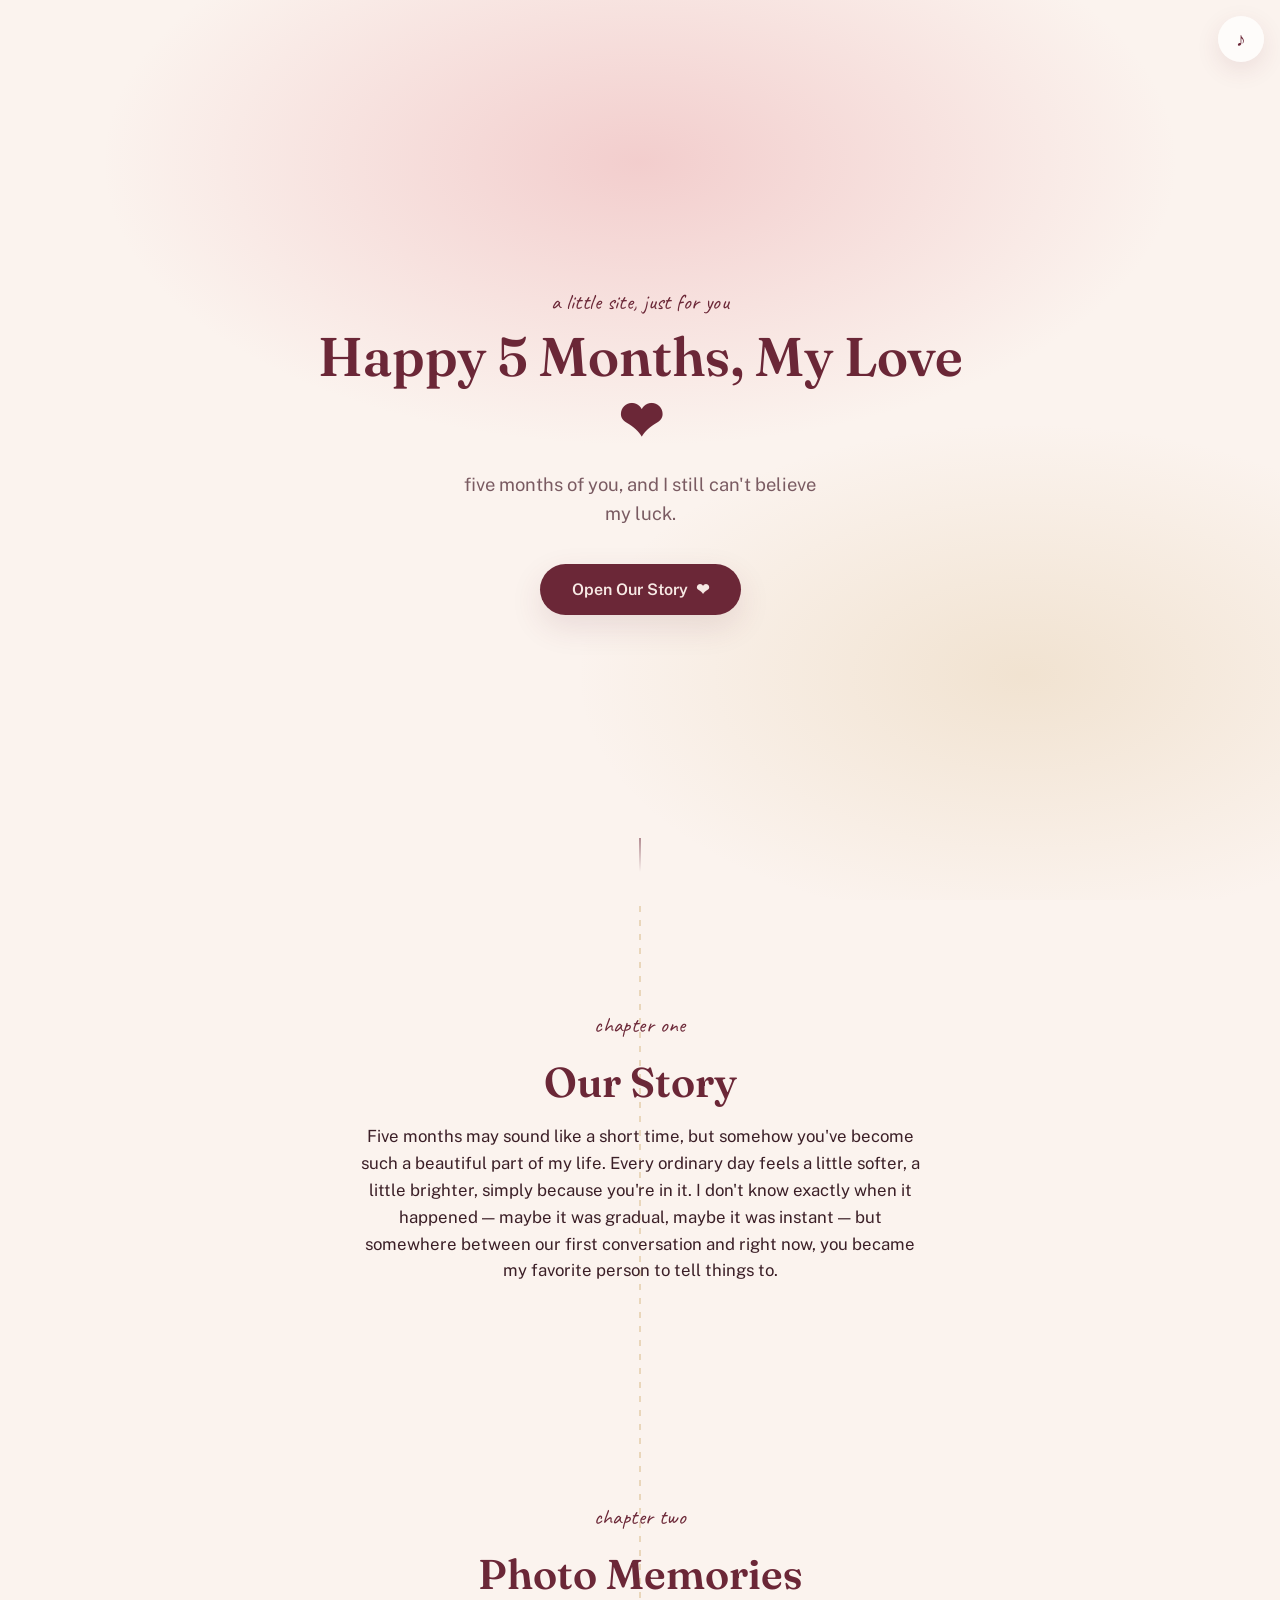
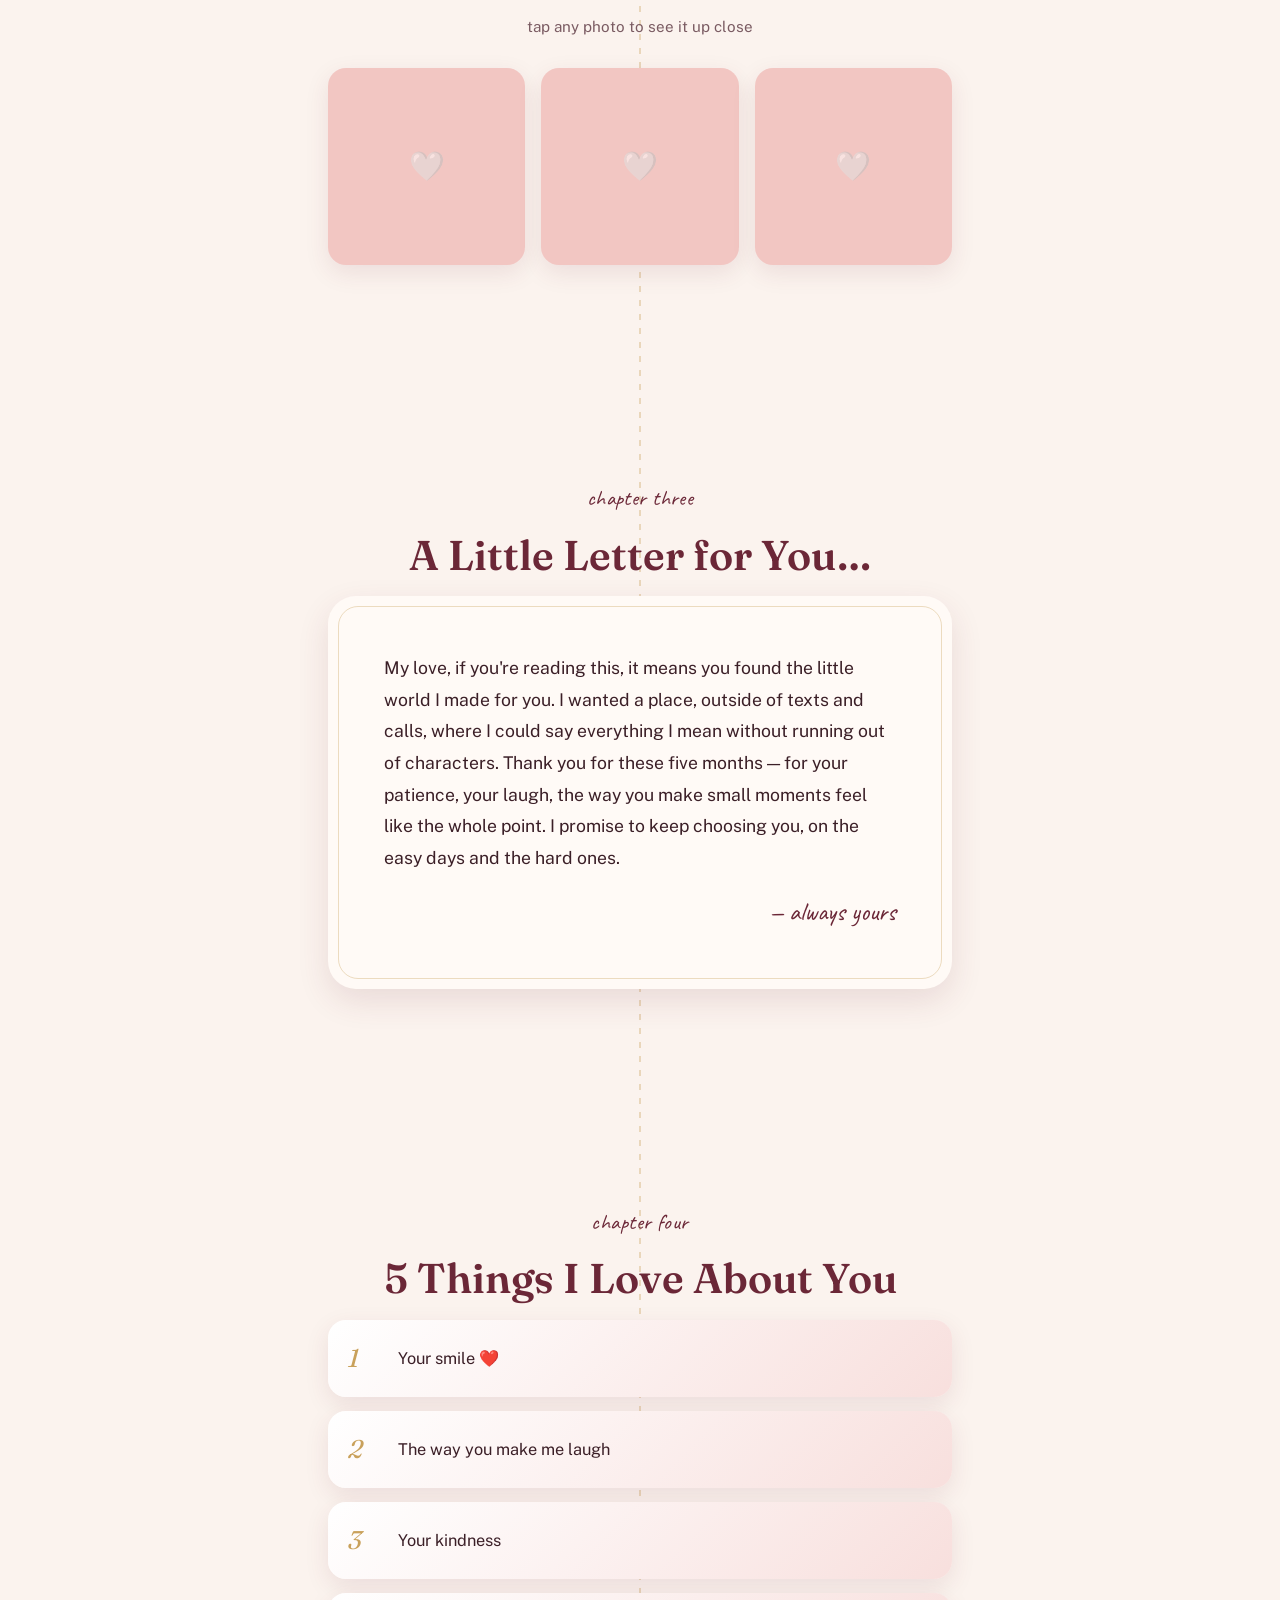
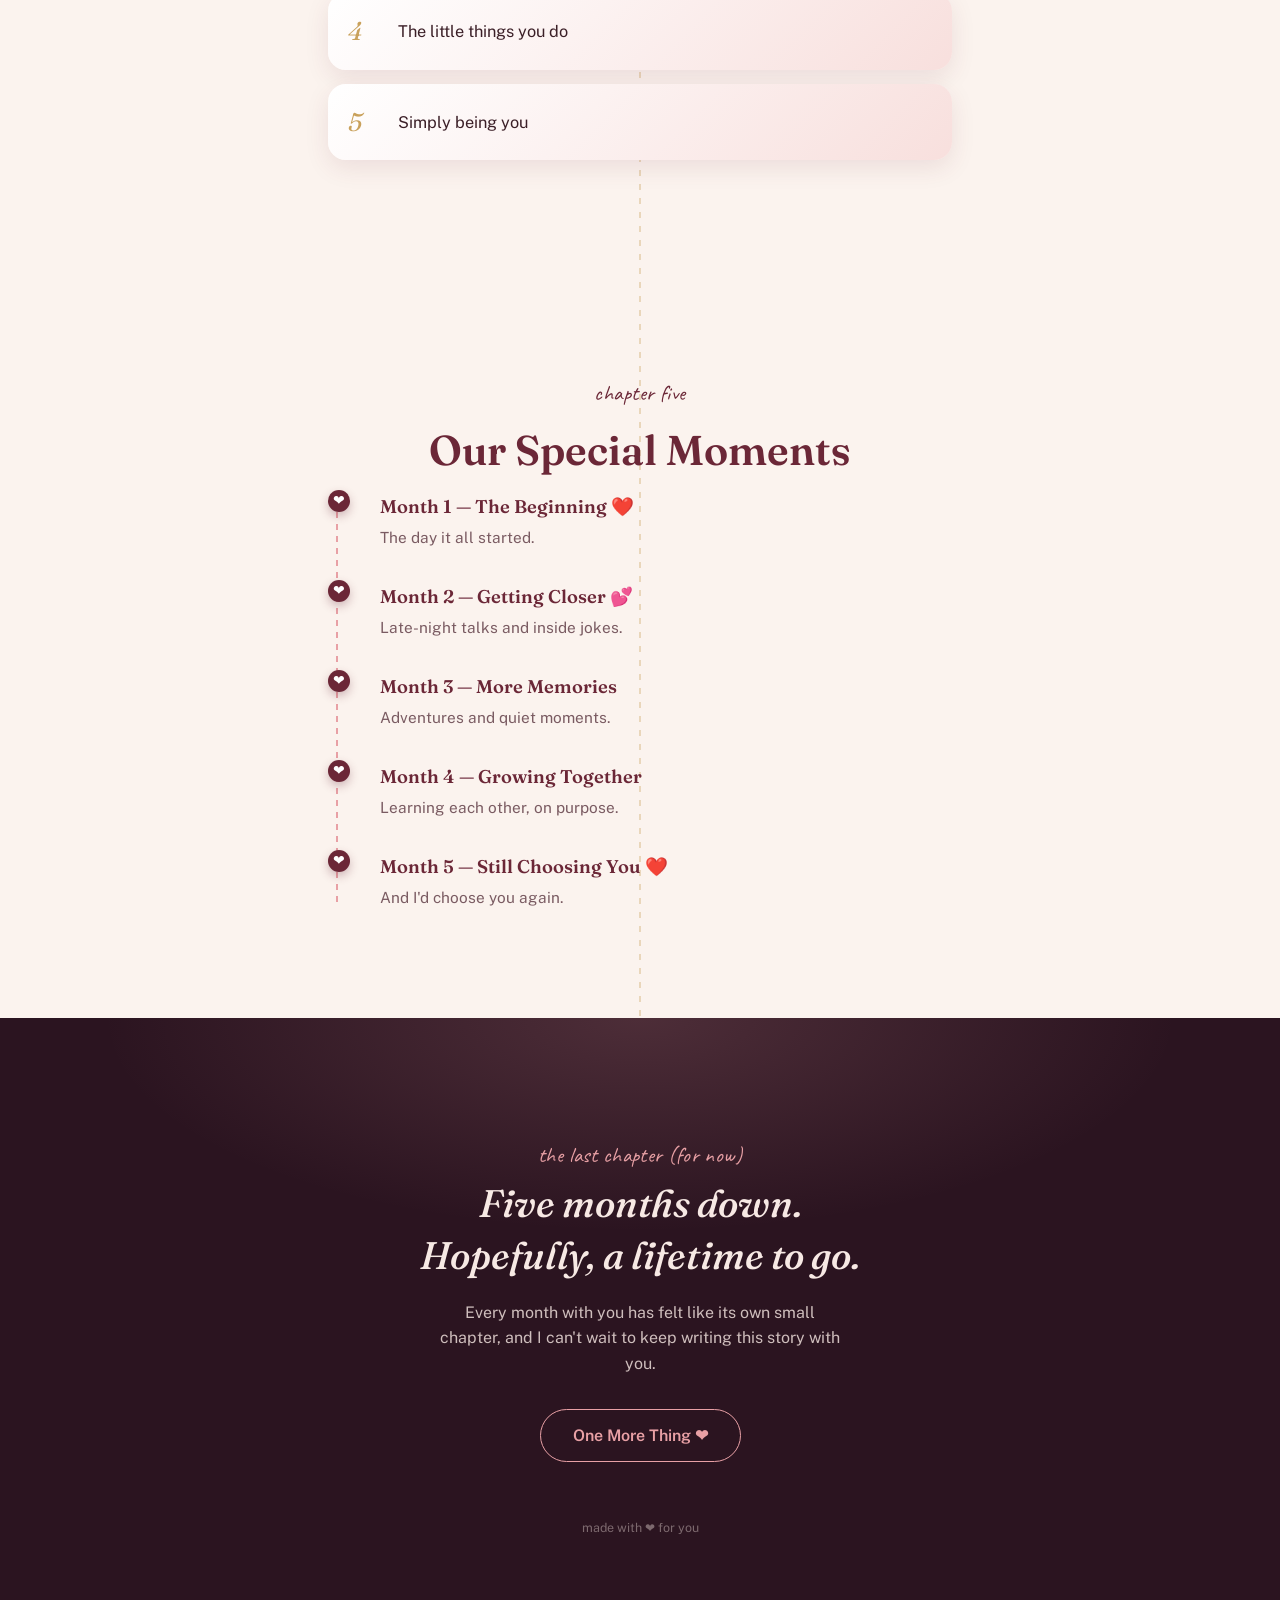
==== 5/index.html @ 110ab443 "Rename intex.html to index.html" ====
<!DOCTYPE html>
<html lang="en">
<head>
<meta charset="UTF-8" />
<meta name="viewport" content="width=device-width, initial-scale=1.0, viewport-fit=cover" />
<title>For You, Always</title>
<meta name="description" content="A little love letter of a website." />

<!-- Google Fonts: Fraunces (display), Public Sans (body), Caveat (handwritten accent) -->
<!-- If these fail to load, the site falls back to clean system fonts automatically. -->
<link rel="preconnect" href="https://fonts.googleapis.com">
<link rel="preconnect" href="https://fonts.gstatic.com" crossorigin>
<link href="https://fonts.googleapis.com/css2?family=Fraunces:ital,opsz,wght@0,9..144,400;0,9..144,600;1,9..144,500&family=Public+Sans:wght@400;500;600&family=Caveat:wght@500;600&display=swap" rel="stylesheet">

<link rel="stylesheet" href="style.css" />
</head>
<body>

<!-- Floating hearts / ambient decoration layer (filled by script.js) -->
<div class="ambient-layer" id="ambientLayer" aria-hidden="true"></div>

<!-- Thread that runs down the page, stitched through each section like a garland -->
<div class="thread-line" aria-hidden="true"></div>

<!-- ============ MUSIC BUTTON (optional) ============ -->
<!-- Put your song at music/our-song.mp3 — this button just plays/pauses it. -->
<button class="music-toggle" id="musicToggle" aria-label="Play our song" aria-pressed="false">
  <span class="music-icon">♪</span>
</button>
<audio id="bgMusic" loop preload="none">
  <source src="music/our-song.mp3" type="audio/mpeg" />
</audio>

<!-- ============ 1. HERO ============ -->
<section class="section hero" id="hero">
  <div class="hero-glow" aria-hidden="true"></div>
  <p class="eyebrow" data-reveal>a little site, just for you</p>
  <h1 class="hero-title" data-reveal>
    <span id="heroHeadline">Happy 5 Months, My Love</span> <span class="heart-mark">❤</span>
  </h1>
  <p class="hero-subtitle" data-reveal id="heroSubtitle">
    five months of you, and I still can't believe my luck.
  </p>
  <button class="btn-primary" id="openStoryBtn" data-reveal>
    Open Our Story <span aria-hidden="true">❤</span>
  </button>
  <div class="scroll-hint" aria-hidden="true">
    <span></span>
  </div>
</section>

<!-- ============ 2. OUR STORY ============ -->
<section class="section story" id="story">
  <p class="eyebrow" data-reveal>chapter one</p>
  <h2 class="section-title" data-reveal>Our Story</h2>
  <!-- ✏️ EDIT ME: Replace the paragraph below in index.html (or leave it — 
       it's also editable from siteConfig.storyText in script.js) -->
  <p class="story-text" id="storyText" data-reveal>
    Five months may sound like a short time, but somehow you've become such a
    beautiful part of my life. Every ordinary day feels a little softer, a
    little brighter, simply because you're in it. I don't know exactly when
    it happened — maybe it was gradual, maybe it was instant — but somewhere
    between our first conversation and right now, you became my favorite
    person to tell things to.
  </p>
</section>

<!-- ============ 3. PHOTO MEMORIES ============ -->
<section class="section gallery-section" id="gallery">
  <p class="eyebrow" data-reveal>chapter two</p>
  <h2 class="section-title" data-reveal>Photo Memories</h2>
  <p class="section-subtitle" data-reveal>tap any photo to see it up close</p>

  <!-- Gallery cards are generated automatically from the `photos` array
       in script.js — you never need to edit this HTML. -->
  <div class="gallery-grid" id="galleryGrid"></div>
</section>

<!-- Lightbox / full-screen photo viewer -->
<div class="lightbox" id="lightbox" aria-hidden="true">
  <button class="lightbox-close" id="lightboxClose" aria-label="Close photo">✕</button>
  <button class="lightbox-nav lightbox-prev" id="lightboxPrev" aria-label="Previous photo">‹</button>
  <button class="lightbox-nav lightbox-next" id="lightboxNext" aria-label="Next photo">›</button>
  <div class="lightbox-content">
    <img id="lightboxImg" src="" alt="" />
    <p class="lightbox-caption" id="lightboxCaption"></p>
  </div>
</div>

<!-- ============ 4. LOVE LETTER ============ -->
<section class="section letter-section" id="letter">
  <p class="eyebrow" data-reveal>chapter three</p>
  <h2 class="section-title" data-reveal>A Little Letter for You…</h2>
  <div class="letter-paper" data-reveal>
    <!-- ✏️ EDIT ME: this is also siteConfig.loveLetter in script.js -->
    <p id="loveLetterText">
      My love, if you're reading this, it means you found the little world I
      made for you. I wanted a place, outside of texts and calls, where I
      could say everything I mean without running out of characters. Thank
      you for these five months — for your patience, your laugh, the way you
      make small moments feel like the whole point. I promise to keep
      choosing you, on the easy days and the hard ones.
    </p>
    <p class="letter-signoff" id="loveLetterSignoff">— always yours</p>
  </div>
</section>

<!-- ============ 5. FIVE THINGS I LOVE ABOUT YOU ============ -->
<section class="section reasons-section" id="reasons">
  <p class="eyebrow" data-reveal>chapter four</p>
  <h2 class="section-title" data-reveal>5 Things I Love About You</h2>
  <!-- Cards are generated from siteConfig.reasons in script.js -->
  <div class="reasons-list" id="reasonsList"></div>
</section>

<!-- ============ 6. TIMELINE ============ -->
<section class="section timeline-section" id="timeline">
  <p class="eyebrow" data-reveal>chapter five</p>
  <h2 class="section-title" data-reveal>Our Special Moments</h2>
  <!-- Timeline entries are generated from siteConfig.timeline in script.js -->
  <div class="timeline-list" id="timelineList"></div>
</section>

<!-- ============ 7. FINAL MESSAGE ============ -->
<section class="section finale" id="finale">
  <div class="finale-glow" aria-hidden="true"></div>
  <p class="eyebrow eyebrow-light" data-reveal>the last chapter (for now)</p>
  <h2 class="finale-title" data-reveal>Five months down.<br />Hopefully, a lifetime to go.</h2>
  <p class="finale-text" data-reveal id="finaleIntro">
    Every month with you has felt like its own small chapter, and I can't
    wait to keep writing this story with you.
  </p>

  <button class="btn-secondary" id="oneMoreThingBtn" data-reveal>One More Thing ❤</button>

  <div class="final-reveal" id="finalReveal" aria-hidden="true">
    <!-- ✏️ EDIT ME: also siteConfig.finalMessage in script.js -->
    <p id="finalMessageText">
      I love you more today than yesterday, and probably not as much as
      tomorrow. Happy 5 months, my love. Here's to every month after this
      one.
    </p>
    <p class="finale-names" id="finaleNames">— from your person, always</p>
  </div>

  <p class="footer-note">made with ❤ for you</p>
</section>

<script src="script.js"></script>
</body>
</html>
---- 5/style.css ----
/* ==========================================================================
   DESIGN TOKENS
   Change these values to shift the whole site's palette / type in one place.
   ========================================================================== */
:root {
  --bg: #FBF3EE;          /* warm cream page background */
  --bg-deep: #2B1420;      /* deep plum, used for the finale section */
  --primary: #6B2737;      /* deep burgundy — headings, buttons */
  --primary-dark: #4E1C29;
  --accent: #C9A15B;       /* muted gold — thread, small details */
  --blush: #F2C6C2;        /* soft pink — card backgrounds */
  --rose: #E8A0A5;         /* rose — gradients, glows */
  --text: #3B1F27;         /* main body text, deep warm brown */
  --text-soft: #7A5B62;    /* secondary text */
  --text-on-deep: #F7E9E4; /* text on the dark finale section */

  --font-display: 'Fraunces', 'Iowan Old Style', 'Palatino Linotype', Georgia, serif;
  --font-body: 'Public Sans', -apple-system, BlinkMacSystemFont, 'Segoe UI', Roboto, sans-serif;
  --font-hand: 'Caveat', 'Segoe Script', cursive;

  --radius-lg: 28px;
  --radius-md: 18px;
  --shadow-soft: 0 12px 32px rgba(107, 39, 55, 0.12);
  --shadow-card: 0 8px 24px rgba(107, 39, 55, 0.10);

  --section-pad-x: clamp(20px, 6vw, 48px);
  --section-pad-y: clamp(64px, 12vh, 110px);

  --ease-soft: cubic-bezier(0.22, 1, 0.36, 1);
}

/* ==========================================================================
   RESET / BASE
   ========================================================================== */
* { box-sizing: border-box; }
html {
  scroll-behavior: smooth;
  -webkit-text-size-adjust: 100%;
}
body {
  margin: 0;
  background: var(--bg);
  color: var(--text);
  font-family: var(--font-body);
  font-size: 16px;
  line-height: 1.6;
  overflow-x: hidden;
  position: relative;
}
img { max-width: 100%; display: block; }
button {
  font-family: inherit;
  cursor: pointer;
  border: none;
  background: none;
}
h1, h2 { font-family: var(--font-display); margin: 0; }
p { margin: 0; }

@media (prefers-reduced-motion: reduce) {
  html { scroll-behavior: auto; }
  *, *::before, *::after {
    animation-duration: 0.001ms !important;
    animation-iteration-count: 1 !important;
    transition-duration: 0.001ms !important;
    scroll-behavior: auto !important;
  }
}

/* ==========================================================================
   SIGNATURE ELEMENT — the thread & charms
   A soft gold thread stitches down the page behind the content, tying every
   chapter together like a garland. It only shows on wider screens (mobile
   keeps things clean and centered).
   ========================================================================== */
.thread-line {
  position: absolute;
  top: 640px;
  bottom: 420px;
  left: 50%;
  width: 2px;
  background: repeating-linear-gradient(
    to bottom,
    var(--accent) 0px,
    var(--accent) 6px,
    transparent 6px,
    transparent 14px
  );
  opacity: 0.35;
  transform: translateX(-50%);
  z-index: 0;
  display: none;
}
@media (min-width: 720px) {
  .thread-line { display: block; }
}

/* Ambient floating hearts layer */
.ambient-layer {
  position: fixed;
  inset: 0;
  pointer-events: none;
  overflow: hidden;
  z-index: 1;
}
.floating-heart {
  position: absolute;
  bottom: -10%;
  color: var(--rose);
  opacity: 0.55;
  will-change: transform, opacity;
  animation: floatUp linear forwards;
}
@keyframes floatUp {
  0% { transform: translateY(0) translateX(0) rotate(0deg); opacity: 0; }
  10% { opacity: 0.55; }
  90% { opacity: 0.45; }
  100% { transform: translateY(-115vh) translateX(var(--drift, 20px)) rotate(20deg); opacity: 0; }
}

/* ==========================================================================
   LAYOUT / SECTIONS
   ========================================================================== */
.section {
  position: relative;
  z-index: 2;
  padding: var(--section-pad-y) var(--section-pad-x);
  max-width: 720px;
  margin: 0 auto;
  text-align: center;
}

.eyebrow {
  font-family: var(--font-hand);
  font-size: 1.35rem;
  color: var(--primary);
  opacity: 0.85;
  margin-bottom: 6px;
  letter-spacing: 0.02em;
}
.eyebrow-light { color: var(--rose); }

.section-title {
  font-size: clamp(1.8rem, 6vw, 2.6rem);
  font-weight: 600;
  font-optical-sizing: auto;
  color: var(--primary);
  margin-bottom: 8px;
}
.section-subtitle {
  color: var(--text-soft);
  font-size: 0.95rem;
  margin-bottom: 28px;
}

/* Reveal-on-scroll animation */
[data-reveal] {
  opacity: 0;
  transform: translateY(18px);
  transition: opacity 0.8s var(--ease-soft), transform 0.8s var(--ease-soft);
}
[data-reveal].is-visible {
  opacity: 1;
  transform: translateY(0);
}

/* ==========================================================================
   1. HERO
   ========================================================================== */
.hero {
  min-height: 100svh;
  display: flex;
  flex-direction: column;
  align-items: center;
  justify-content: center;
  padding-top: 0;
  padding-bottom: 0;
  max-width: 100%;
}
.hero-glow {
  position: absolute;
  inset: 0;
  z-index: -1;
  background:
    radial-gradient(60% 45% at 50% 18%, rgba(232, 160, 165, 0.45), transparent 70%),
    radial-gradient(50% 40% at 80% 75%, rgba(201, 161, 91, 0.20), transparent 70%),
    var(--bg);
}
.hero-title {
  font-size: clamp(2.1rem, 9vw, 3.4rem);
  font-weight: 600;
  color: var(--primary);
  line-height: 1.18;
  max-width: 18ch;
  margin-bottom: 16px;
}
.heart-mark {
  display: inline-block;
  animation: pulse 1.8s ease-in-out infinite;
}
@keyframes pulse {
  0%, 100% { transform: scale(1); }
  50% { transform: scale(1.15); }
}
.hero-subtitle {
  color: var(--text-soft);
  font-size: clamp(1rem, 3.6vw, 1.15rem);
  max-width: 32ch;
  margin-bottom: 36px;
}
.scroll-hint {
  position: absolute;
  bottom: 28px;
  left: 50%;
  transform: translateX(-50%);
}
.scroll-hint span {
  display: block;
  width: 1px;
  height: 34px;
  background: linear-gradient(to bottom, var(--primary), transparent);
  animation: scrollHint 1.8s var(--ease-soft) infinite;
}
@keyframes scrollHint {
  0% { opacity: 0; transform: translateY(-6px) scaleY(0.6); }
  40% { opacity: 1; }
  100% { opacity: 0; transform: translateY(10px) scaleY(1); }
}

/* Buttons */
.btn-primary, .btn-secondary {
  display: inline-flex;
  align-items: center;
  gap: 8px;
  padding: 16px 32px;
  border-radius: 999px;
  font-size: 1rem;
  font-weight: 600;
  transition: transform 0.25s var(--ease-soft), box-shadow 0.25s var(--ease-soft);
  min-height: 48px;
}
.btn-primary {
  background: var(--primary);
  color: var(--text-on-deep);
  box-shadow: var(--shadow-soft);
}
.btn-primary:active { transform: scale(0.96); }
.btn-secondary {
  background: transparent;
  color: var(--rose);
  border: 1.5px solid var(--rose);
}
.btn-secondary:active { transform: scale(0.96); background: rgba(232, 160, 165, 0.12); }

@media (hover: hover) {
  .btn-primary:hover { transform: translateY(-2px); box-shadow: 0 16px 36px rgba(107,39,55,0.2); }
  .btn-secondary:hover { background: rgba(232, 160, 165, 0.12); }
}

/* ==========================================================================
   2. STORY
   ========================================================================== */
.story-text {
  font-size: 1.05rem;
  color: var(--text);
  max-width: 56ch;
  margin: 0 auto;
}

/* ==========================================================================
   3. GALLERY + LIGHTBOX
   ========================================================================== */
.gallery-grid {
  display: grid;
  grid-template-columns: repeat(2, 1fr);
  gap: 12px;
}
@media (min-width: 560px) {
  .gallery-grid { grid-template-columns: repeat(3, 1fr); gap: 16px; }
}
.gallery-card {
  position: relative;
  aspect-ratio: 1 / 1;
  border-radius: var(--radius-md);
  overflow: hidden;
  background: var(--blush);
  box-shadow: var(--shadow-card);
  cursor: pointer;
  transition: transform 0.3s var(--ease-soft);
}
.gallery-card:active { transform: scale(0.96); }
@media (hover: hover) {
  .gallery-card:hover { transform: translateY(-4px); }
  .gallery-card:hover img { transform: scale(1.06); }
}
.gallery-card img {
  width: 100%;
  height: 100%;
  object-fit: cover;
  transition: transform 0.4s var(--ease-soft);
}
.gallery-card .card-caption {
  position: absolute;
  left: 0; right: 0; bottom: 0;
  padding: 10px 10px 8px;
  font-size: 0.72rem;
  color: #fff;
  background: linear-gradient(to top, rgba(43,20,32,0.75), transparent);
  opacity: 0;
  transition: opacity 0.25s ease;
}
@media (hover: hover) {
  .gallery-card:hover .card-caption { opacity: 1; }
}
.gallery-placeholder {
  display: flex;
  align-items: center;
  justify-content: center;
  height: 100%;
  color: var(--primary);
  font-size: 1.8rem;
  opacity: 0.5;
}
.gallery-empty-note {
  grid-column: 1 / -1;
  color: var(--text-soft);
  font-size: 0.9rem;
  padding: 24px 10px;
  border: 1.5px dashed var(--rose);
  border-radius: var(--radius-md);
}

.lightbox {
  position: fixed;
  inset: 0;
  background: rgba(43, 20, 32, 0.94);
  z-index: 100;
  display: flex;
  align-items: center;
  justify-content: center;
  opacity: 0;
  visibility: hidden;
  transition: opacity 0.3s var(--ease-soft);
  padding: env(safe-area-inset-top, 0) 0 env(safe-area-inset-bottom, 0);
}
.lightbox.is-open { opacity: 1; visibility: visible; }
.lightbox-content {
  max-width: min(92vw, 560px);
  max-height: 86vh;
  display: flex;
  flex-direction: column;
  align-items: center;
  gap: 14px;
  transform: scale(0.94);
  transition: transform 0.3s var(--ease-soft);
}
.lightbox.is-open .lightbox-content { transform: scale(1); }
.lightbox-content img {
  max-width: 100%;
  max-height: 70vh;
  border-radius: var(--radius-md);
  object-fit: contain;
  box-shadow: 0 20px 60px rgba(0,0,0,0.4);
}
.lightbox-caption {
  color: var(--text-on-deep);
  font-family: var(--font-hand);
  font-size: 1.3rem;
  text-align: center;
  padding: 0 16px;
}
.lightbox-close, .lightbox-nav {
  position: absolute;
  color: var(--text-on-deep);
  font-size: 1.6rem;
  width: 44px;
  height: 44px;
  display: flex;
  align-items: center;
  justify-content: center;
  border-radius: 50%;
  background: rgba(255,255,255,0.08);
}
.lightbox-close { top: max(16px, env(safe-area-inset-top)); right: 16px; }
.lightbox-prev { left: 8px; top: 50%; transform: translateY(-50%); }
.lightbox-next { right: 8px; top: 50%; transform: translateY(-50%); }
@media (min-width: 560px) {
  .lightbox-prev { left: 24px; }
  .lightbox-next { right: 24px; }
}

/* ==========================================================================
   4. LOVE LETTER
   ========================================================================== */
.letter-paper {
  background: #fffaf6;
  border-radius: var(--radius-lg);
  padding: clamp(24px, 6vw, 44px);
  box-shadow: var(--shadow-soft);
  position: relative;
  text-align: left;
}
.letter-paper::before {
  content: "";
  position: absolute;
  inset: 10px;
  border: 1px solid rgba(201, 161, 91, 0.35);
  border-radius: calc(var(--radius-lg) - 8px);
  pointer-events: none;
}
.letter-paper p#loveLetterText {
  font-size: 1.1rem;
  line-height: 1.8;
  color: var(--text);
}
.letter-signoff {
  margin-top: 18px;
  font-family: var(--font-hand);
  font-size: 1.6rem;
  color: var(--primary);
  text-align: right;
}

/* ==========================================================================
   5. REASONS
   ========================================================================== */
.reasons-list {
  display: flex;
  flex-direction: column;
  gap: 14px;
}
.reason-card {
  display: flex;
  align-items: center;
  gap: 16px;
  text-align: left;
  background: linear-gradient(135deg, #fff, var(--blush) 180%);
  border-radius: var(--radius-md);
  padding: 18px 20px;
  box-shadow: var(--shadow-card);
}
.reason-index {
  font-family: var(--font-display);
  font-size: 1.6rem;
  font-style: italic;
  color: var(--accent);
  min-width: 34px;
}
.reason-text { color: var(--text); font-size: 1.02rem; }

/* ==========================================================================
   6. TIMELINE
   ========================================================================== */
.timeline-list {
  display: flex;
  flex-direction: column;
  gap: 0;
  text-align: left;
  position: relative;
  padding-left: 28px;
}
.timeline-list::before {
  content: "";
  position: absolute;
  left: 8px;
  top: 8px;
  bottom: 8px;
  width: 2px;
  background: repeating-linear-gradient(to bottom, var(--rose) 0 6px, transparent 6px 12px);
}
.timeline-item {
  position: relative;
  padding: 0 0 32px 24px;
}
.timeline-item:last-child { padding-bottom: 0; }
.timeline-item::before {
  content: "❤";
  position: absolute;
  left: -28px;
  top: -2px;
  width: 22px;
  height: 22px;
  font-size: 0.85rem;
  color: #fff;
  background: var(--primary);
  border-radius: 50%;
  display: flex;
  align-items: center;
  justify-content: center;
  box-shadow: 0 4px 10px rgba(107,39,55,0.3);
}
.timeline-label {
  font-family: var(--font-display);
  font-weight: 600;
  color: var(--primary);
  font-size: 1.15rem;
  margin-bottom: 4px;
}
.timeline-desc { color: var(--text-soft); font-size: 0.96rem; }

/* ==========================================================================
   7. FINALE
   ========================================================================== */
.finale {
  max-width: 100%;
  background: var(--bg-deep);
  color: var(--text-on-deep);
  padding-top: clamp(80px, 14vh, 120px);
  padding-bottom: clamp(60px, 10vh, 90px);
  position: relative;
  overflow: hidden;
}
.finale-glow {
  position: absolute;
  inset: 0;
  background: radial-gradient(60% 50% at 50% 0%, rgba(232,160,165,0.18), transparent 70%);
  z-index: -1;
}
.finale-title {
  font-size: clamp(1.7rem, 6.5vw, 2.4rem);
  font-weight: 500;
  font-style: italic;
  line-height: 1.35;
  margin-bottom: 18px;
  color: var(--text-on-deep);
}
.finale-text {
  color: rgba(247, 233, 228, 0.8);
  max-width: 40ch;
  margin: 0 auto 32px;
}
.final-reveal {
  max-height: 0;
  overflow: hidden;
  opacity: 0;
  transition: max-height 0.6s var(--ease-soft), opacity 0.6s var(--ease-soft), margin 0.6s var(--ease-soft);
}
.final-reveal.is-open {
  max-height: 400px;
  opacity: 1;
  margin-top: 28px;
}
.final-reveal p#finalMessageText {
  font-family: var(--font-hand);
  font-size: 1.6rem;
  line-height: 1.5;
  max-width: 34ch;
  margin: 0 auto;
  color: var(--text-on-deep);
}
.finale-names {
  margin-top: 14px;
  font-size: 0.9rem;
  color: var(--rose);
  letter-spacing: 0.04em;
}
.footer-note {
  margin-top: 56px;
  font-size: 0.78rem;
  color: rgba(247, 233, 228, 0.4);
}

/* ==========================================================================
   MUSIC TOGGLE
   ========================================================================== */
.music-toggle {
  position: fixed;
  top: max(16px, env(safe-area-inset-top));
  right: 16px;
  z-index: 50;
  width: 46px;
  height: 46px;
  border-radius: 50%;
  background: rgba(255,255,255,0.7);
  backdrop-filter: blur(6px);
  box-shadow: var(--shadow-card);
  display: flex;
  align-items: center;
  justify-content: center;
  color: var(--primary);
  font-size: 1.2rem;
  transition: transform 0.2s ease;
}
.music-toggle:active { transform: scale(0.92); }
.music-toggle.is-playing .music-icon { animation: spin 3.5s linear infinite; }
@keyframes spin { to { transform: rotate(360deg); } }

/* ==========================================================================
   DESKTOP REFINEMENTS
   ========================================================================== */
@media (min-width: 860px) {
  .section { padding-left: var(--section-pad-x); padding-right: var(--section-pad-x); }
  .letter-paper { padding: 56px; }
}
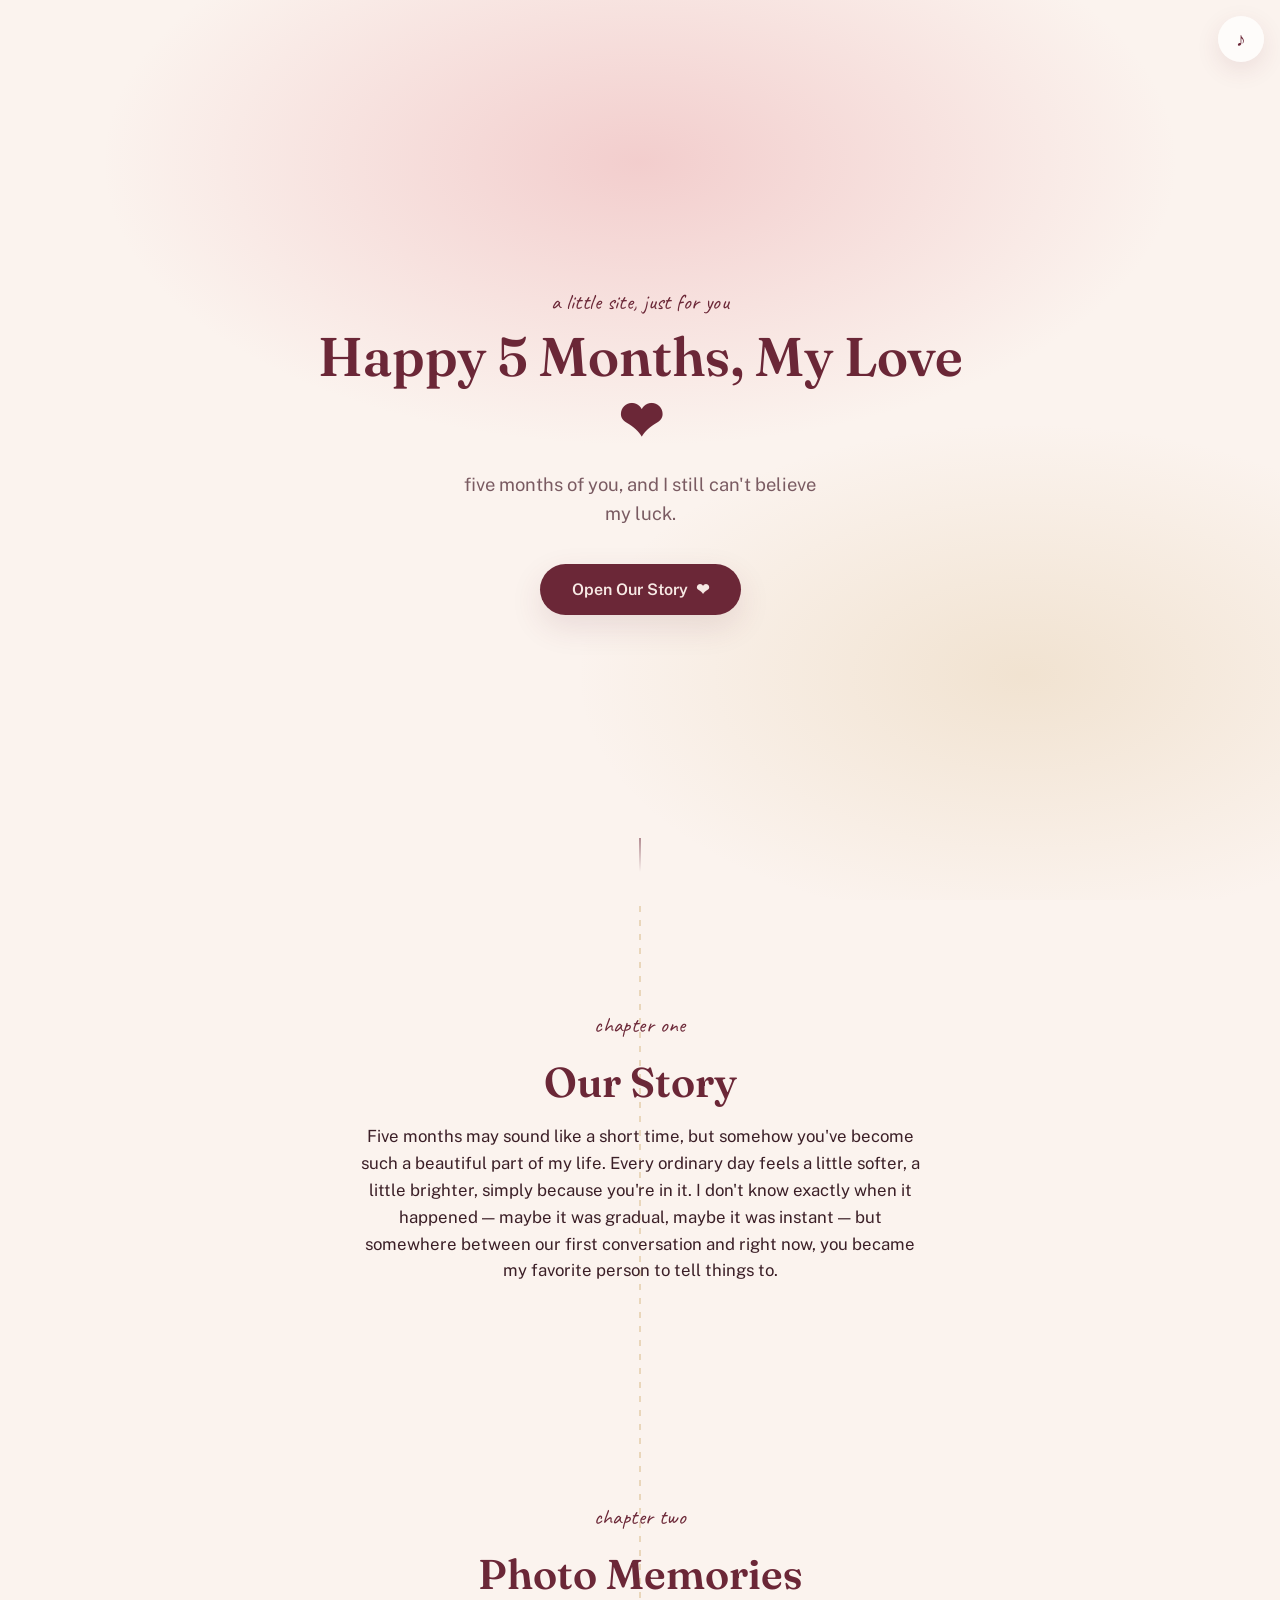
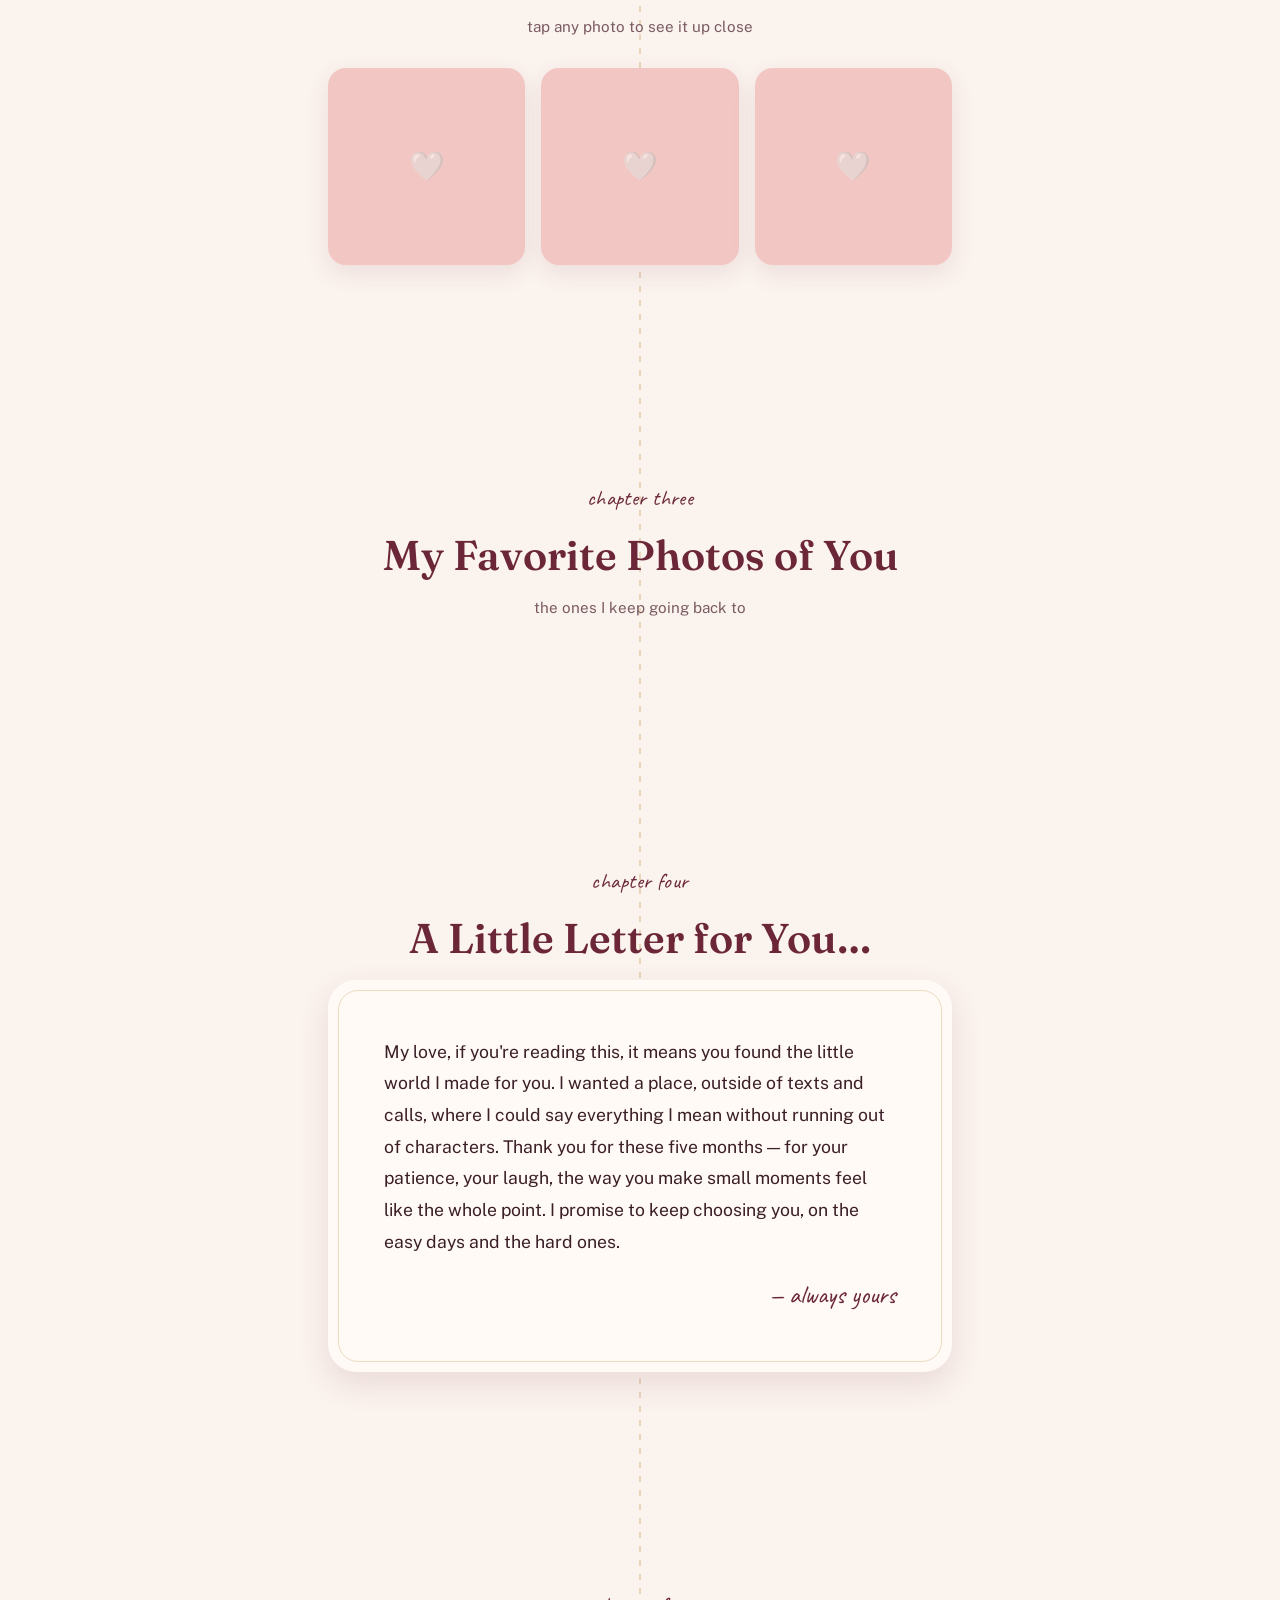
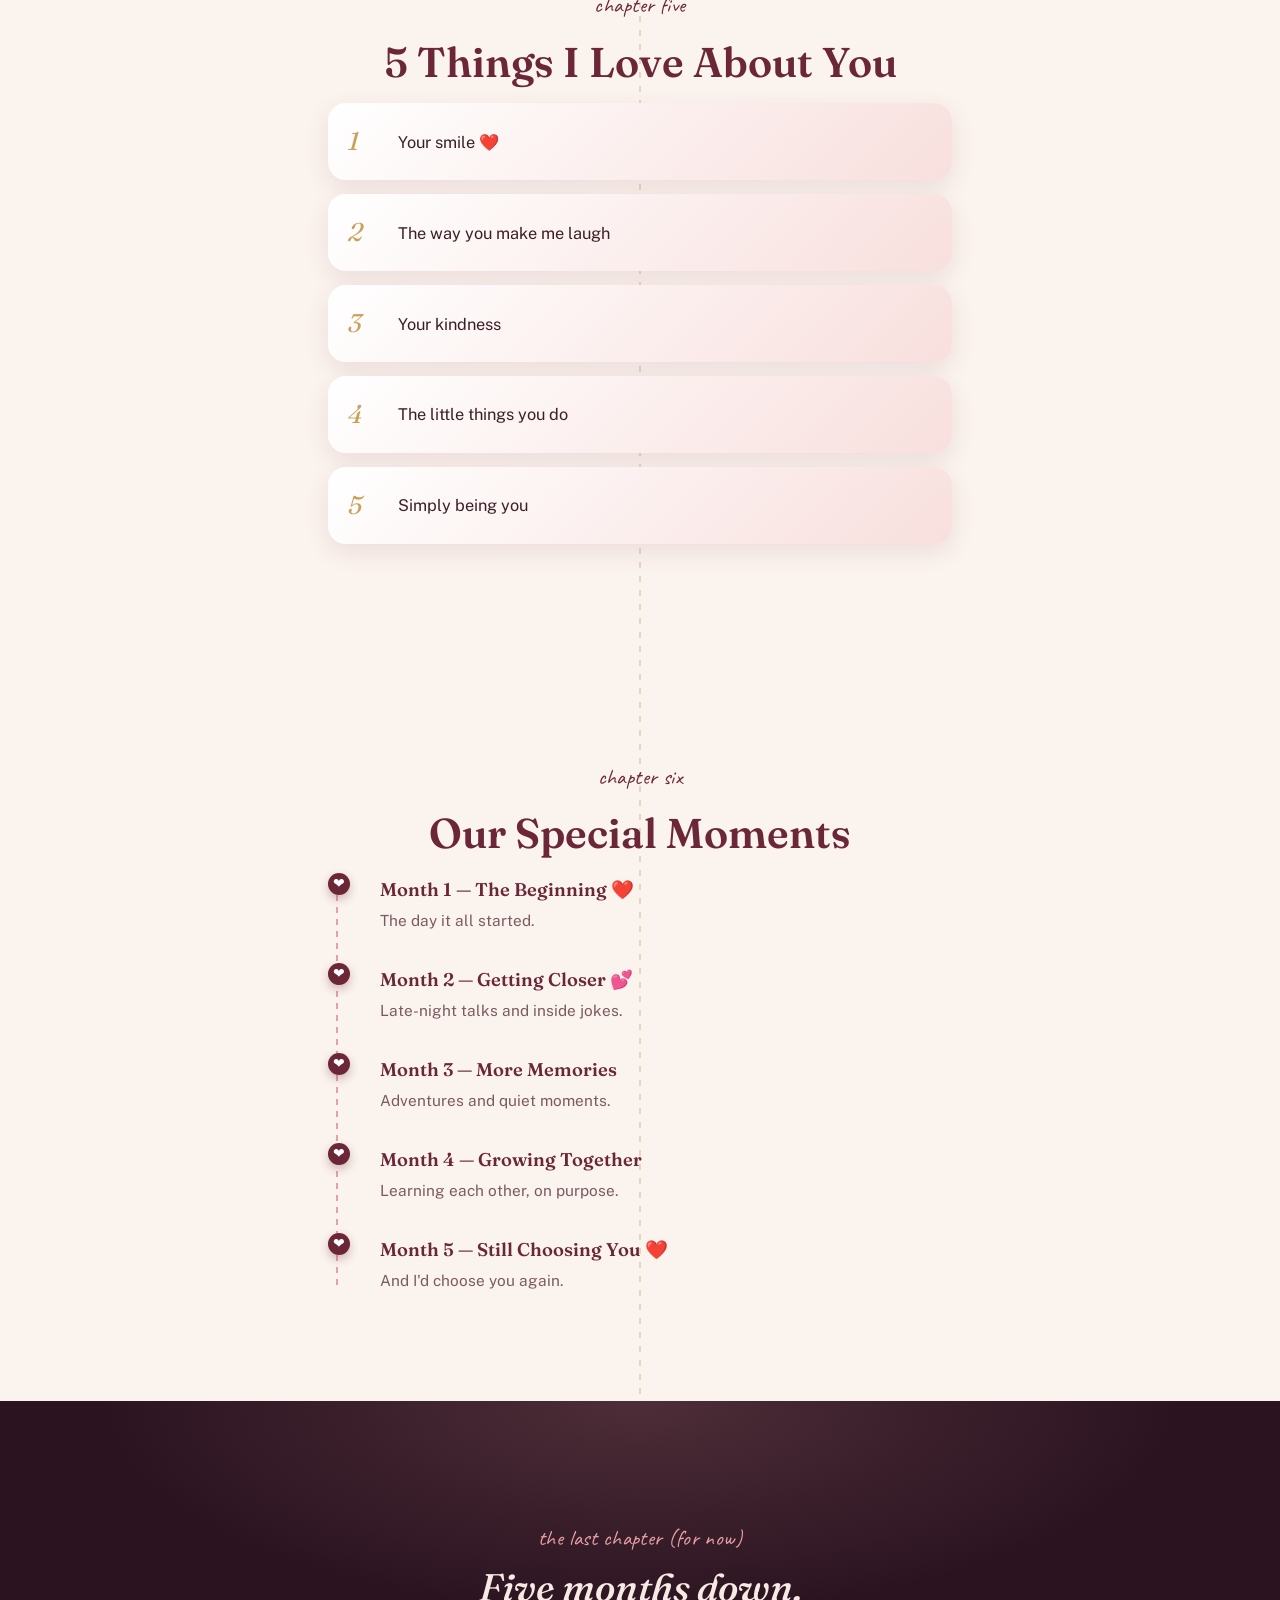
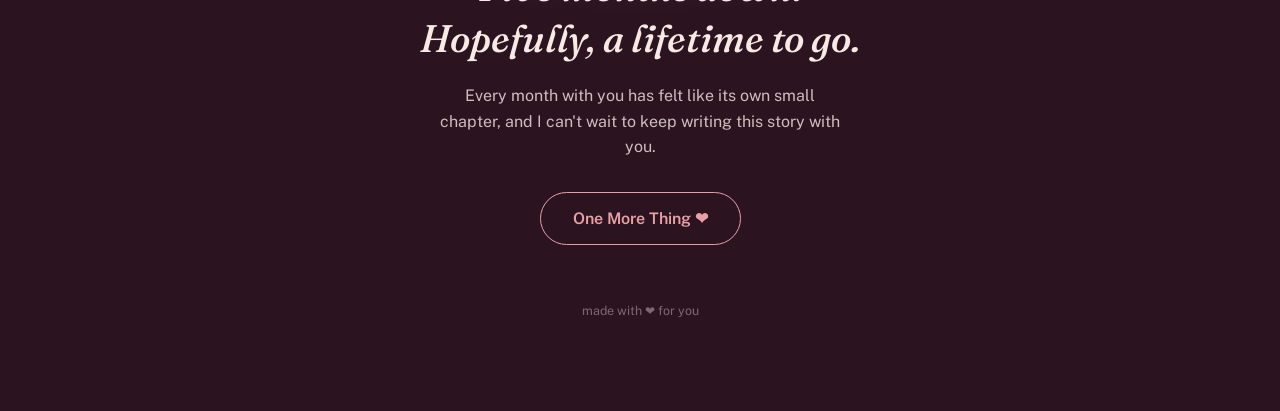
==== commit 81af7d96: "Update index.html" ====
--- a/5/index.html
+++ b/5/index.html
@@ -87,9 +87,19 @@
   </div>
 </div>
 
+<!-- ============ 3B. FAVORITE PHOTOS OF HER ============ -->
+<section class="section gallery-section" id="favorites">
+  <p class="eyebrow" data-reveal>chapter three</p>
+  <h2 class="section-title" data-reveal>My Favorite Photos of You</h2>
+  <p class="section-subtitle" data-reveal>the ones I keep going back to</p>
+
+  <!-- Generated automatically from siteConfig.favoritePhotos in script.js -->
+  <div class="gallery-grid" id="favoritesGrid"></div>
+</section>
+
 <!-- ============ 4. LOVE LETTER ============ -->
 <section class="section letter-section" id="letter">
-  <p class="eyebrow" data-reveal>chapter three</p>
+  <p class="eyebrow" data-reveal>chapter four</p>
   <h2 class="section-title" data-reveal>A Little Letter for You…</h2>
   <div class="letter-paper" data-reveal>
     <!-- ✏️ EDIT ME: this is also siteConfig.loveLetter in script.js -->
@@ -107,7 +117,7 @@
 
 <!-- ============ 5. FIVE THINGS I LOVE ABOUT YOU ============ -->
 <section class="section reasons-section" id="reasons">
-  <p class="eyebrow" data-reveal>chapter four</p>
+  <p class="eyebrow" data-reveal>chapter five</p>
   <h2 class="section-title" data-reveal>5 Things I Love About You</h2>
   <!-- Cards are generated from siteConfig.reasons in script.js -->
   <div class="reasons-list" id="reasonsList"></div>
@@ -115,7 +125,7 @@
 
 <!-- ============ 6. TIMELINE ============ -->
 <section class="section timeline-section" id="timeline">
-  <p class="eyebrow" data-reveal>chapter five</p>
+  <p class="eyebrow" data-reveal>chapter six</p>
   <h2 class="section-title" data-reveal>Our Special Moments</h2>
   <!-- Timeline entries are generated from siteConfig.timeline in script.js -->
   <div class="timeline-list" id="timelineList"></div>
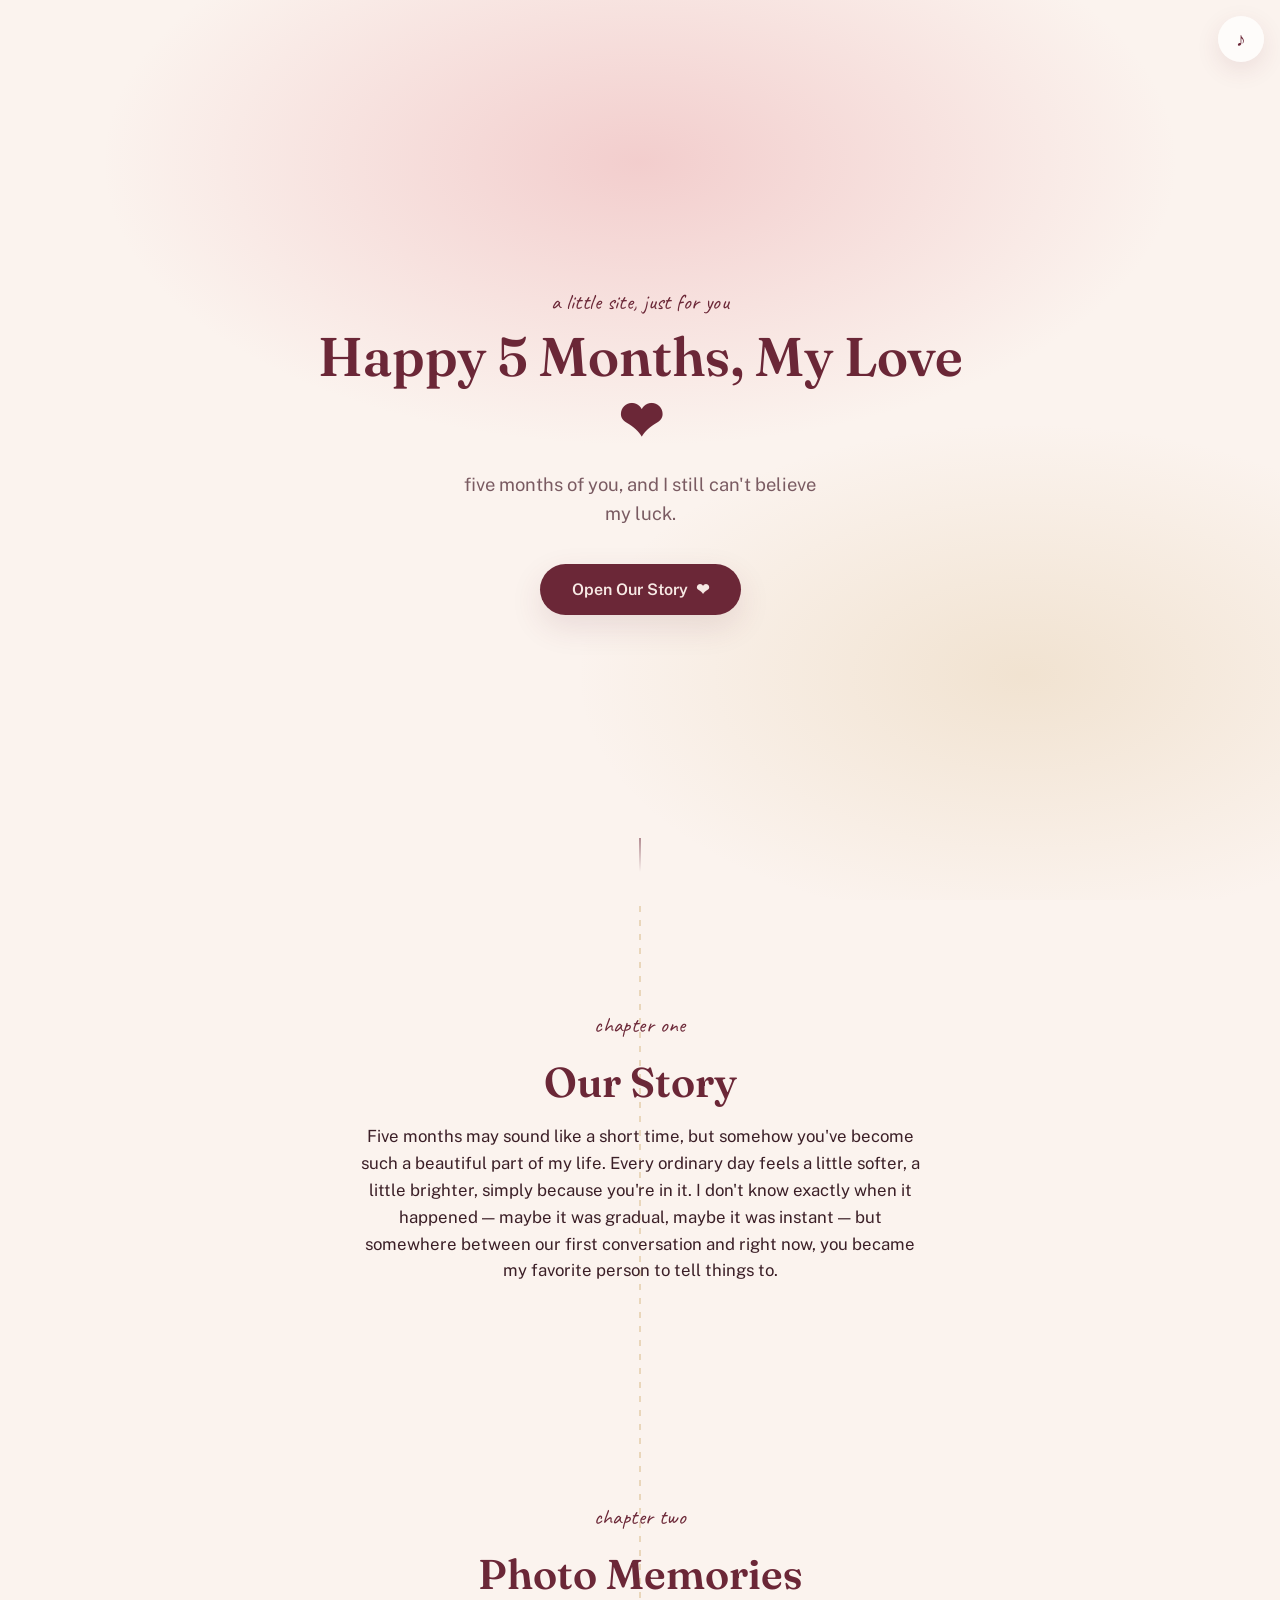
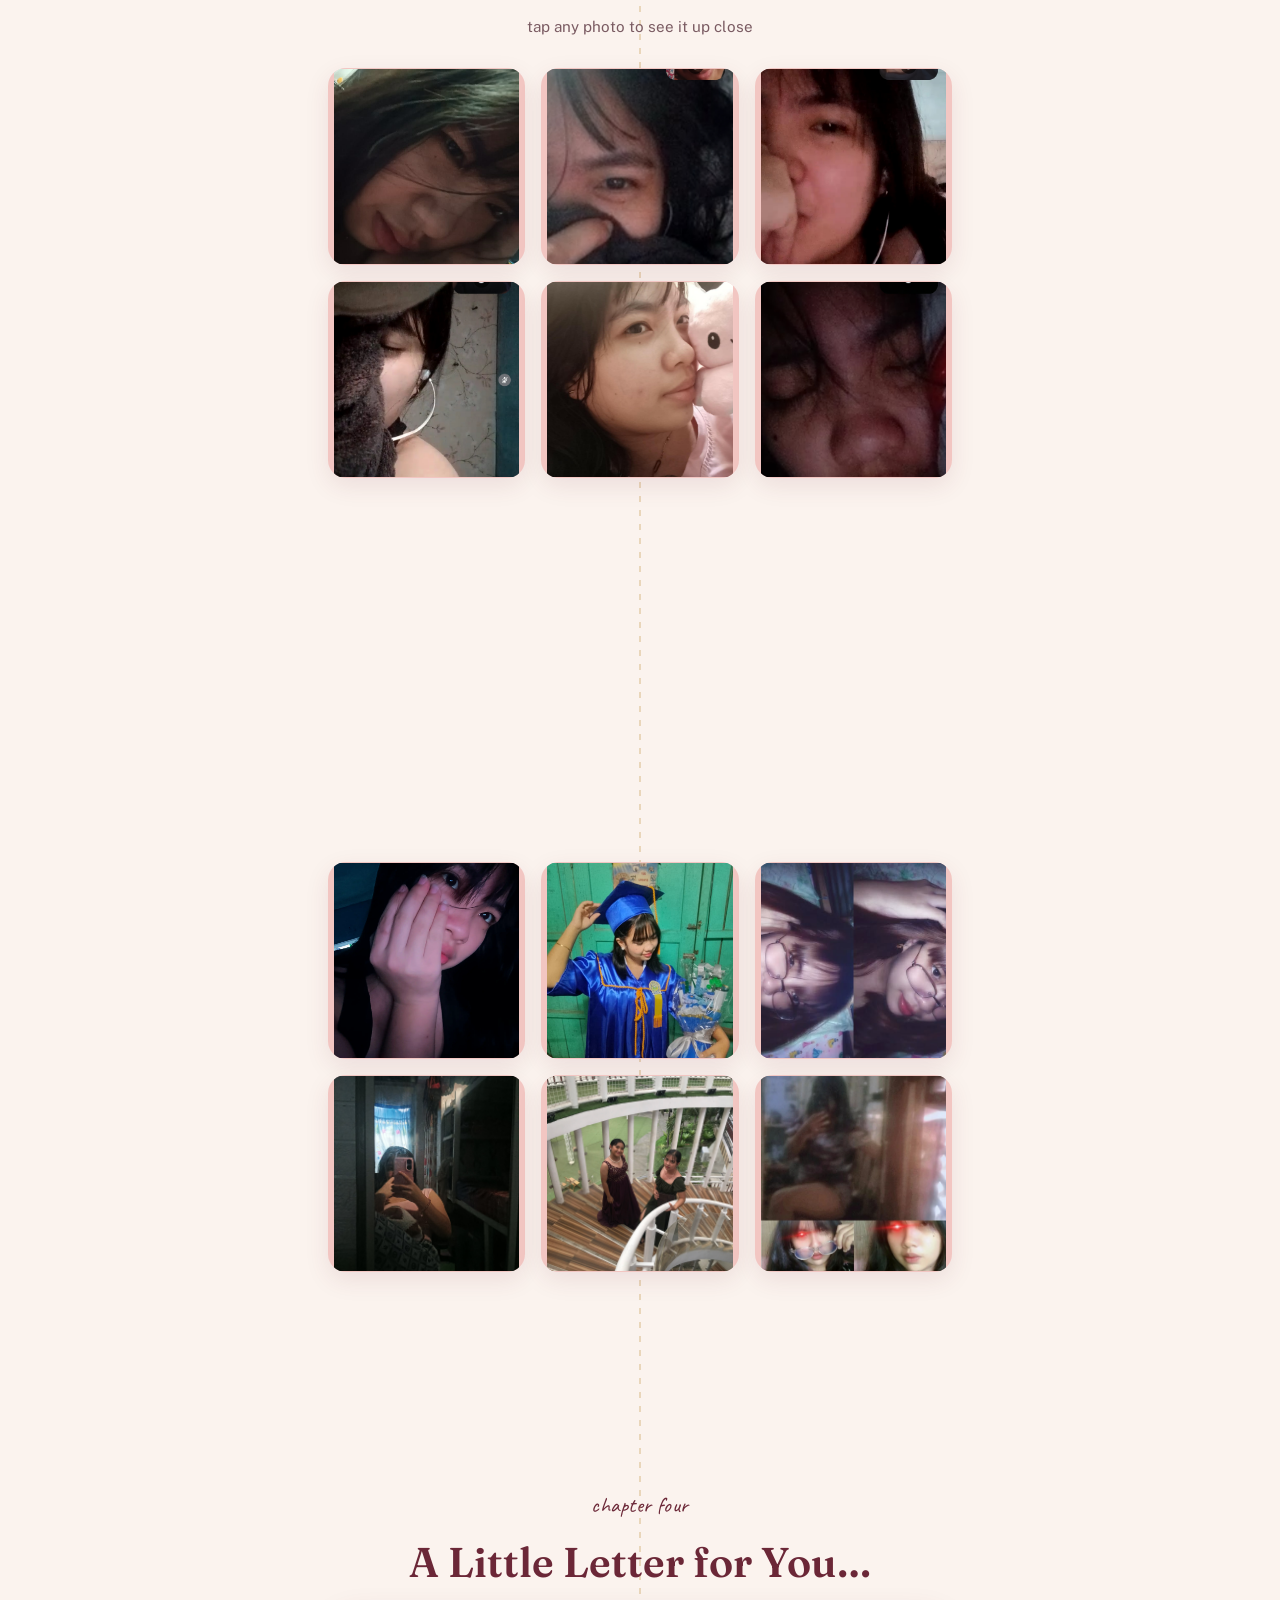
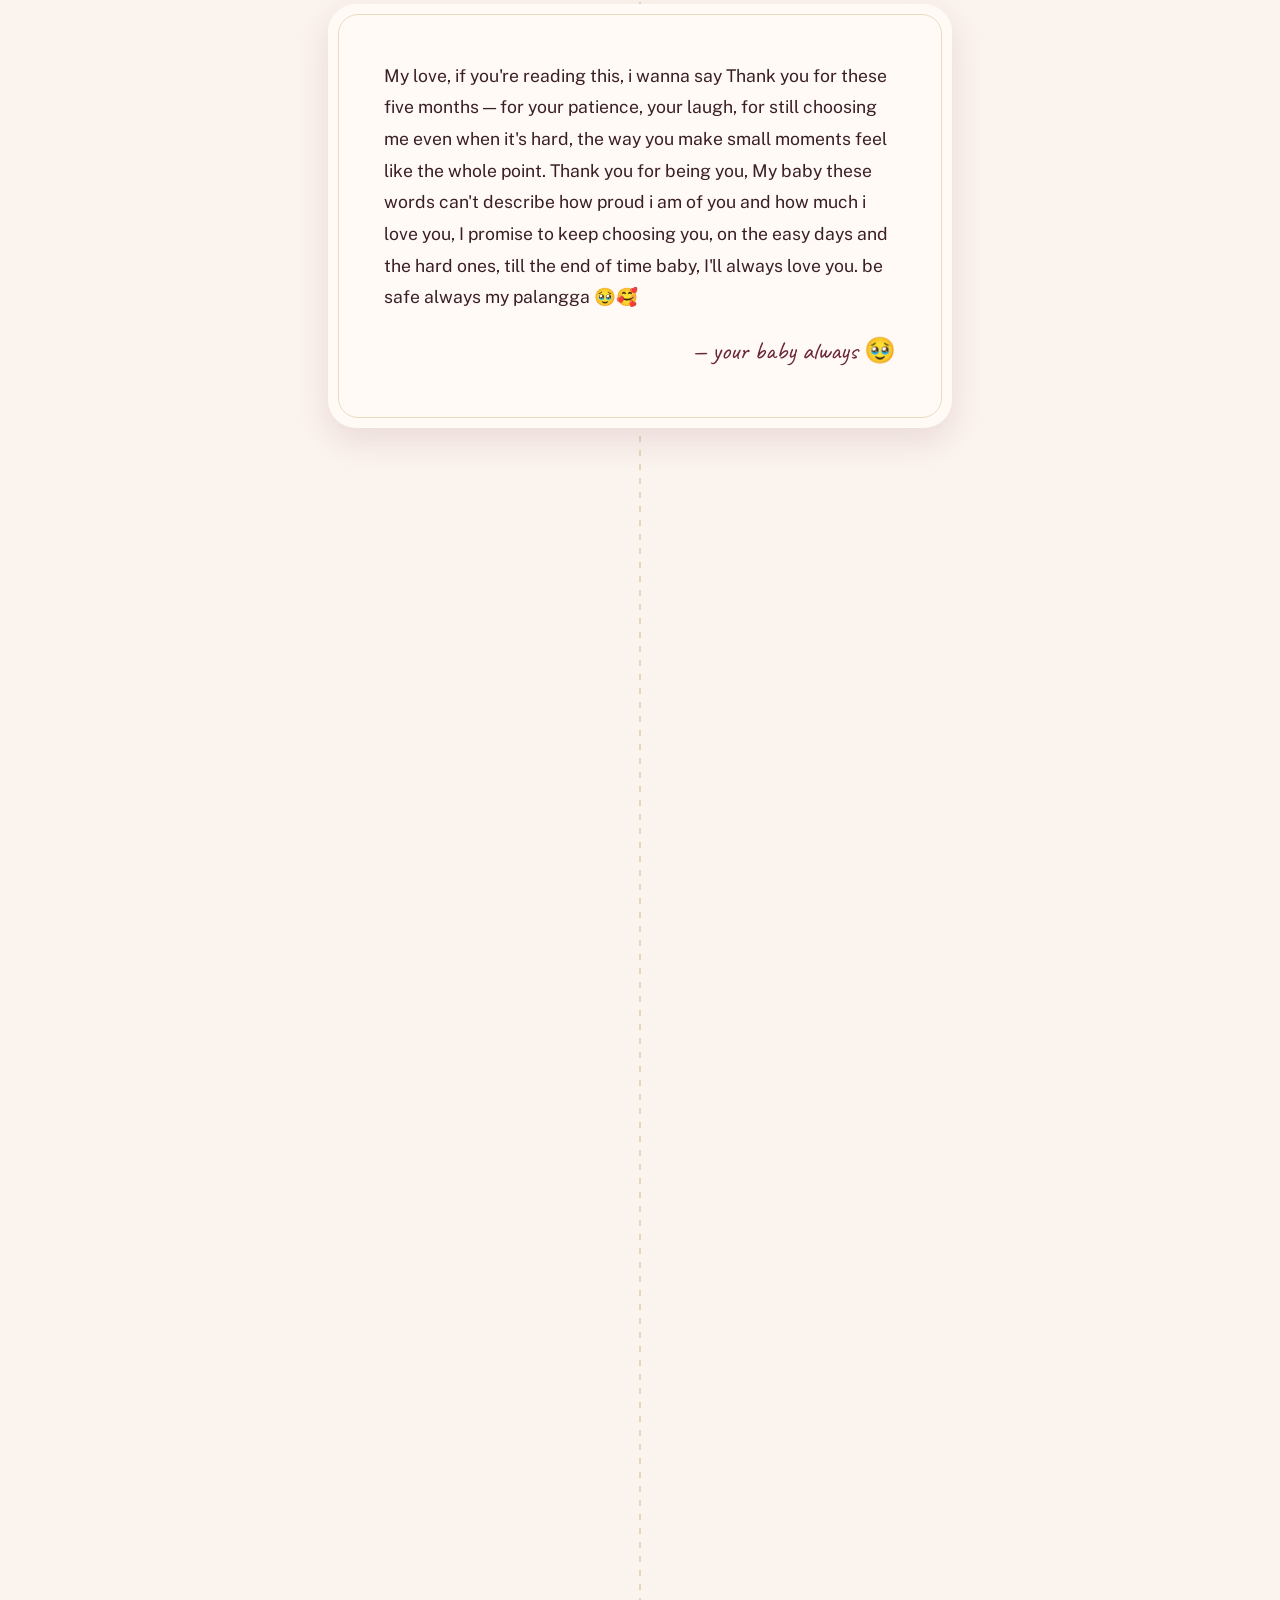
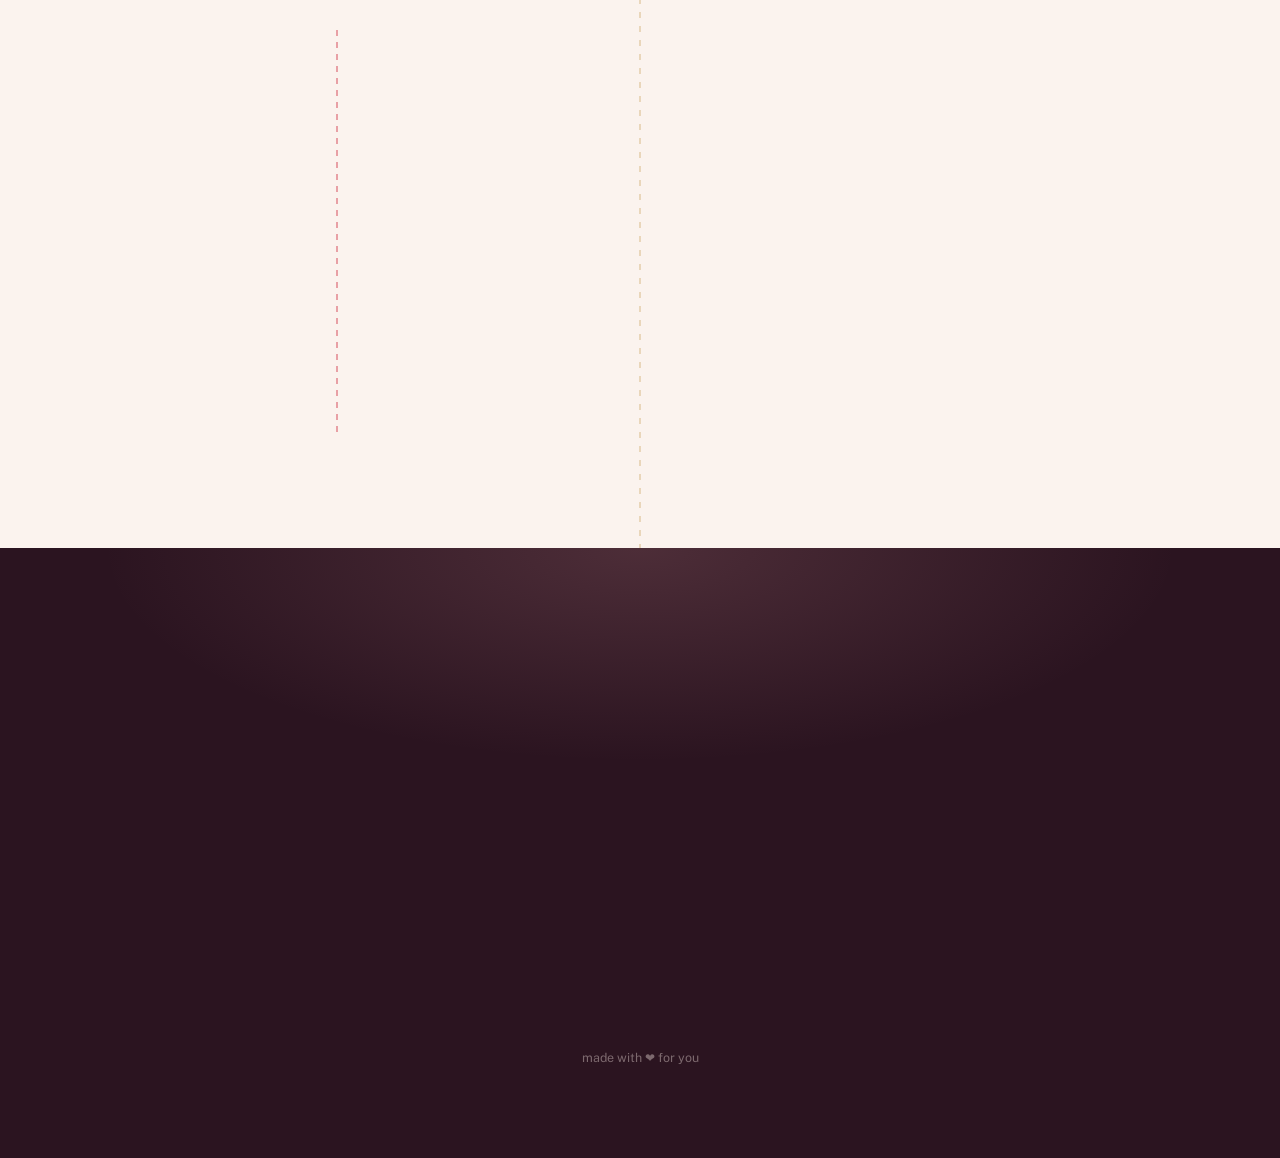
==== commit f1b84414: "Update index.html" ====
--- a/5/index.html
+++ b/5/index.html
@@ -91,7 +91,7 @@
 <section class="section gallery-section" id="favorites">
   <p class="eyebrow" data-reveal>chapter three</p>
   <h2 class="section-title" data-reveal>My Favorite Photos of You</h2>
-  <p class="section-subtitle" data-reveal>the ones I keep going back to</p>
+  <p class="section-subtitle" data-reveal>Ka gwapa sa akong palangga ayy 🥰🥰🥰</p>
 
   <!-- Generated automatically from siteConfig.favoritePhotos in script.js -->
   <div class="gallery-grid" id="favoritesGrid"></div>
